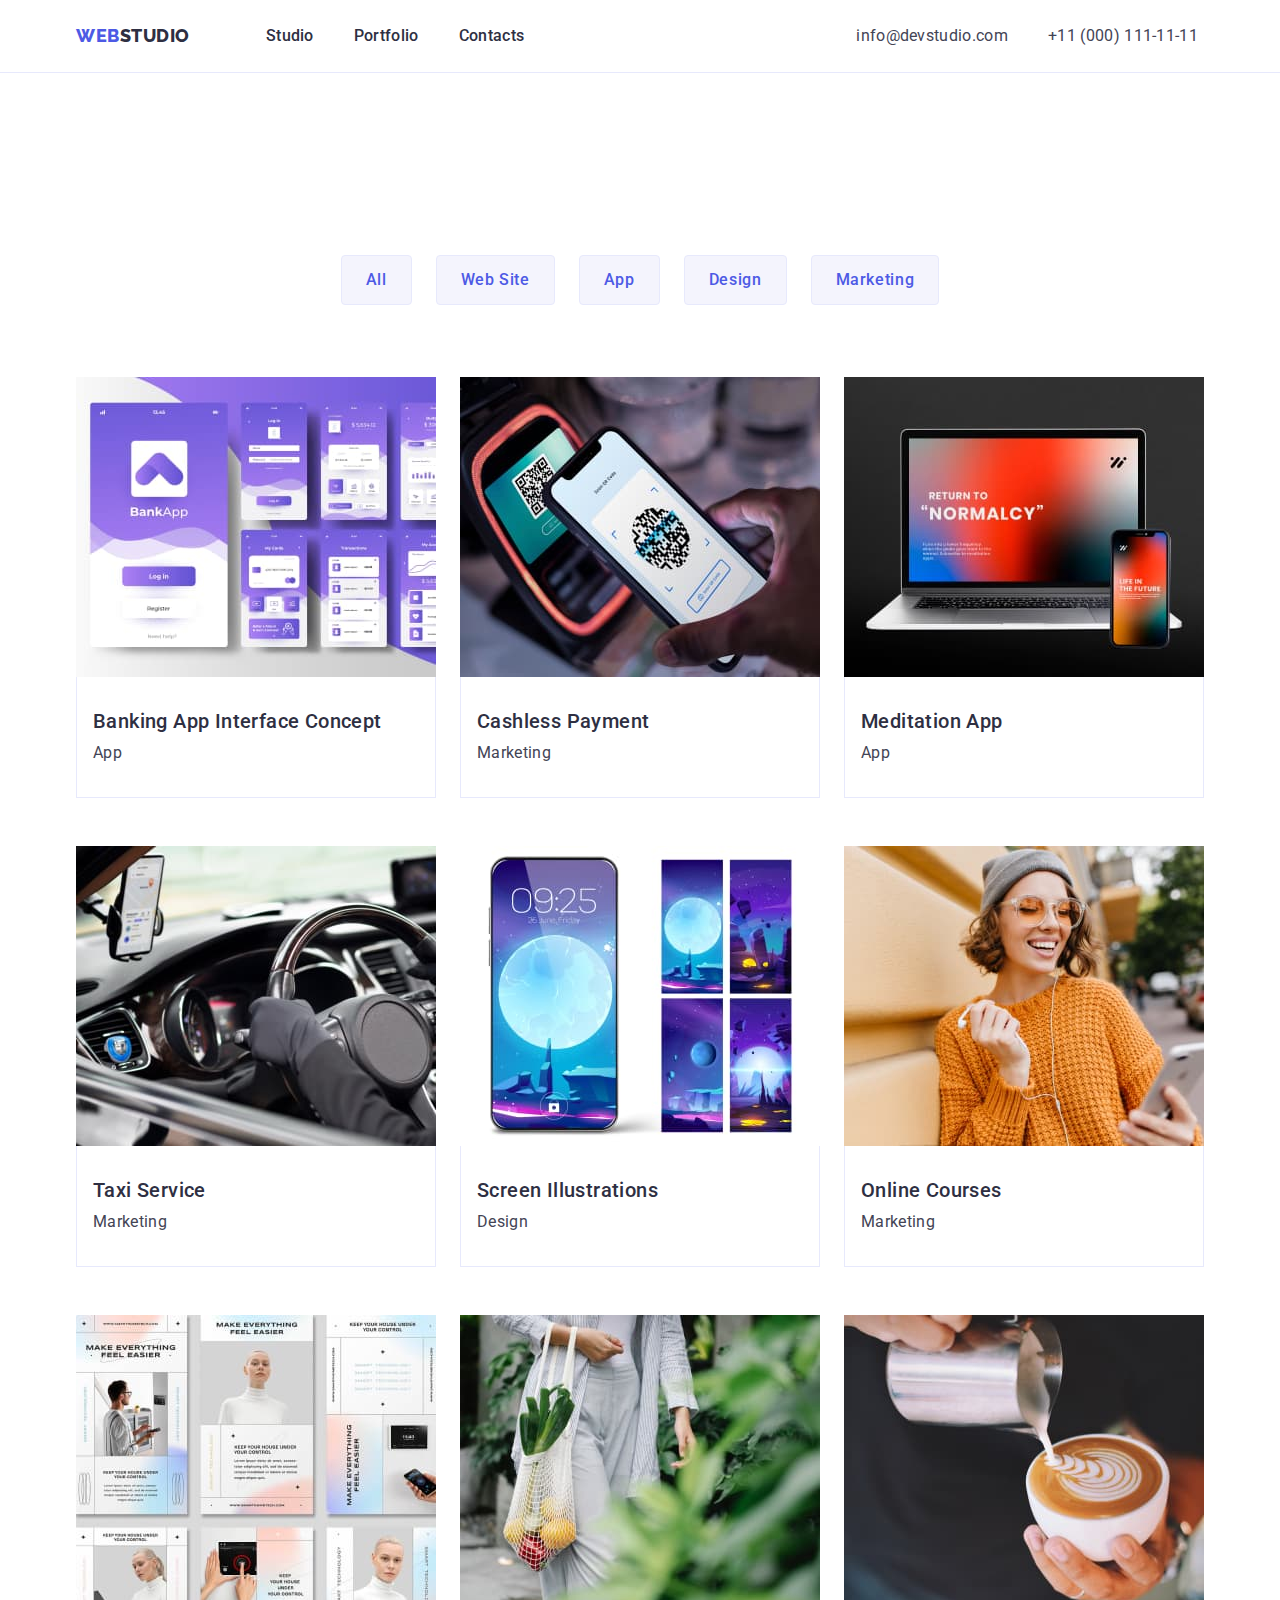
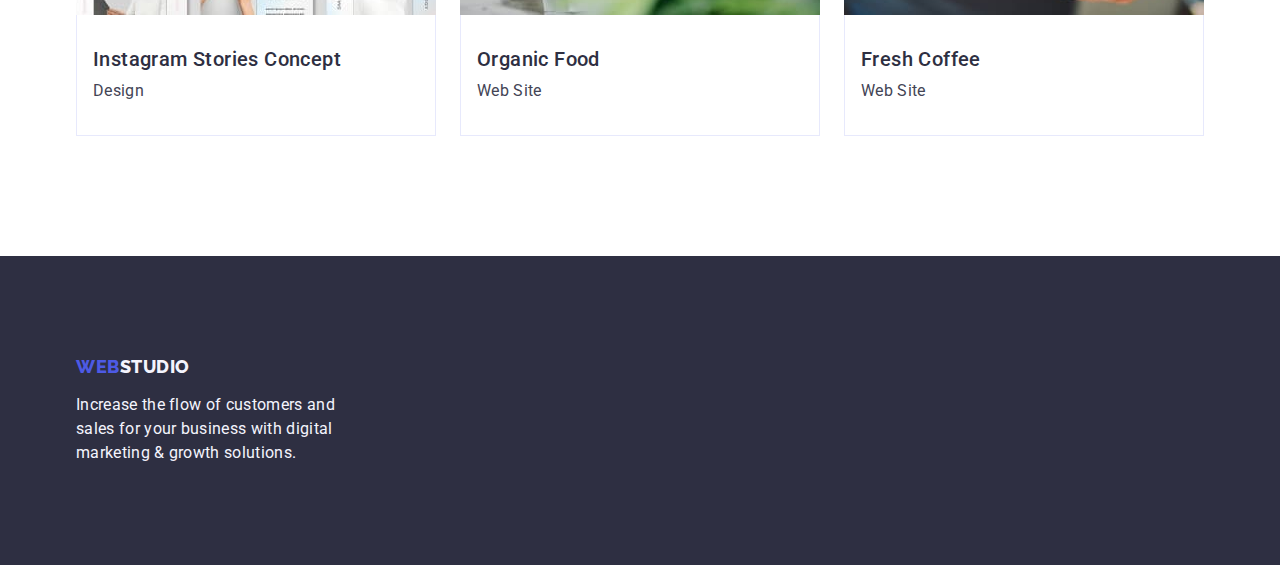
==== portfolio.html @ 52860fa0 "Initial commit" ====
<!DOCTYPE html>
<html lang="en">
  <head>
    <meta charset="UTF-8" />
    <meta http-equiv="X-UA-Compatible" content="IE=edge" />
    <meta name="viewport" content="width=device-width, initial-scale=1.0" />
    <title>WebStudio - Best web studio in US</title>
    <!-- fonts -->
    <link rel="preconnect" href="https://fonts.googleapis.com" />
    <link rel="preconnect" href="https://fonts.gstatic.com" crossorigin />
    <link
      rel="stylesheet"
      href="https://cdn.jsdelivr.net/npm/modern-normalize@1.1.0/modern-normalize.min.css"
    />
    <link
      href="https://fonts.googleapis.com/css2?family=Raleway:wght@800&family=Roboto:wght@400;500;700;900&display=swap"
      rel="stylesheet"
    />
    <link rel="stylesheet" href="./css/styles.css" />
  </head>

  <body class="body">
    <!-- header -->

    <header class="header">
      <div class="container header-container">
        
        <nav class="nav-header">
        <a class="logo link header-logo" href="./index.html"
          >Web<span class="logo-light">Studio</span></a
        >
        <!-- top menu -->
        
          <ul class="header-list list">
            <li class="header-item">
              <a class="header-link link" href="./index.html">Studio</a>
            </li>
            <li class="header-item">
              <a class="header-link link" href="./portfolio.html">Portfolio</a>
            </li>
            <li class="header-item">
              <a class="header-link link" href="">Contacts</a>
            </li>
          </ul>
        </nav>
        <!-- contacts -->
        <address class="header-contact">
          <ul class="list contact-list">
            <li>
              <a class="header-contact link" href="mailto:info@devstudio.com"
                >info@devstudio.com</a
              >
            </li>
            <li>
              <a class="header-contact link" href="tel:+110001111111"
                >+11 (000) 111-11-11</a
              >
            </li>
          </ul>
        </address>
      </div>
    </header>

    <!-- main -->

    <main>
      <section class="portfolio-section">
        <div class="container">
          <h1 hidden class="filter-head">Web Studio portfolio</h1>
          <!-- btn section -->
          
            <ul class="list filters-list">
              <li>
                <button class="filters-btn" type="button">All</button>
              </li>
              <li>
                <button class="filters-btn" type="button">
                  Web Site
                </button>
              </li>
              <li>
                <button class="filters-btn" type="button">App</button>
              </li>
              <li>
                <button class="filters-btn" type="button">Design</button>
              </li>
              <li>
                <button class="filters-btn" type="button">Marketing</button>
              </li>
            </ul>
          
          <!-- row1 -->

          <ul class="row-list list">
            <li class="row-item">
              <a class="link" href="">
                <img
                  src="./images/portfolio/row1/banking-app.jpg"
                  alt="Banking App"
                  width="360"
                  height="300"
                />
                <div class="portfolio-item">
                  <h2 class="section-undertitle">
                    Banking App Interface Concept
                  </h2>
                  <p class="section-paragraph">App</p>
                </div>
              </a>
            </li>
            <li class="row-item">
              <a class="link" href="">
                <img
                  src="./images/portfolio/row1/cashless-pay.jpg"
                  alt="Cashless Payment"
                  width="360"
                  height="300"
                />
                <div class="portfolio-item">
                  <h2 class="section-undertitle">
                    Cashless Payment
                  </h2>
                  <p class="section-paragraph">Marketing</p>
                </div>
              </a>
            </li>
            <li class="row-item">
              <a class="link" href="">
                <img
                  src="./images/portfolio/row1/meditation.jpg"
                  alt="Meditation App"
                  width="360"
                  height="300"
                />
                <div class="portfolio-item">
                  <h2 class="section-undertitle">
                    Meditation App
                  </h2>
                  <p class="section-paragraph">App</p>
                </div>
              </a>
            </li>

            <!-- row2 -->

            <li class="row-item">
              <a class="link" href="">
                <img
                  src="./images/portfolio/row2/img-taxi.jpg"
                  alt="Taxi Service"
                  width="360"
                  height="300"
                />
                <div class="portfolio-item">
                  <h2 class="section-undertitle">
                    Taxi Service
                  </h2>
                  <p class="section-paragraph">Marketing</p>
                </div>
              </a>
            </li>
            <li class="row-item">
              <a class="link" href="">
                <img
                  src="./images/portfolio/row2/img-screen-illustrations.jpg"
                  alt="Screen Illustrations"
                  width="360"
                  height="300"
                />
                <div class="portfolio-item">
                  <h2 class="section-undertitle">
                    Screen Illustrations
                  </h2>
                  <p class="section-paragraph">Design</p>
                </div>
              </a>
            </li>
            <li class="row-item">
              <a class="link" href="">
                <img
                  src="./images/portfolio/row2/img-online-courses.jpg"
                  alt="Online Courses"
                  width="360"
                  height="300"
                />
                <div class="portfolio-item">
                  <h2 class="section-undertitle">
                    Online Courses
                  </h2>
                  <p class="section-paragraph">Marketing</p>
                </div>
              </a>
            </li>

            <!-- row3 -->

            <li class="row-item">
              <a class="link" href="">
                <img
                  src="./images/portfolio/row3/img-instagram.jpg"
                  alt="Instagram Stories"
                  width="360"
                  height="300"
                />
                <div class="portfolio-item">
                  <h2 class="section-undertitle">
                    Instagram Stories Concept
                  </h2>
                  <p class="section-paragraph">Design</p>
                </div>
              </a>
            </li>
            <li class="row-item">
              <a class="link" href="">
                <img
                  src="./images/portfolio/row3/img-organic-food.jpg"
                  alt="Organic Food"
                  width="360"
                  height="300"
                />
                <div class="portfolio-item">
                  <h2 class="section-undertitle">
                    Organic Food
                  </h2>
                  <p class="section-paragraph">Web Site</p>
                </div>
              </a>
            </li>
            <li class="row-item">
              <a class="link" href="">
                <img
                  src="./images/portfolio/row3/img-frash-coffee.jpg"
                  alt="Fresh Coffee"
                  width="360"
                  height="300"
                />
                <div class="portfolio-item">
                  <h2 class="section-undertitle">
                    Fresh Coffee
                  </h2>
                  <p class="section-paragraph">Web Site</p>
                </div>
              </a>
            </li>
          </ul>
        
        </div>
      </section>
    </main>

    <!-- footer -->

    <footer class="footer-main">
      <div class="container">
        <a class="logo link footer-logo" href="./index.html"
          >Web<span class="logo-dark">Studio</span></a
        >
        <p class="footer-paragraph">
          Increase the flow of customers and sales for your business with
          digital marketing & growth solutions.
        </p>
      </div>
    </footer>
  </body>
</html>
---- css/styles.css ----
:root {
  --primary-font: roboto, sans-serif;
  --secondary-font: raleway, sans-serif;
  --main-text-color: #2e2f42;
  --secondary-text-color: #434455;
  --accent-text-color: #404bbf;
  --portfolo-btn-border: #e7e9fc;
}

/* Reset */

h1,
h2,
h3,
h4,
h5,
h6,
p {
  margin: 0;
  font-size: unset;
}
.link {
  text-decoration: none;
  color: currentColor;
}
.list {
  margin: 0;
  padding: 0;
  list-style: none;
}
img {
  display: block;
  max-width: 100%;
  height: auto;
}

/* Reset end */

.container {
  width: 1158px;
  padding: 0 15px;
  margin-top: 0;
  margin-bottom: 0;
  margin-left: auto;
  margin-right: auto;
}

/* base styles */
.body {
  font-family: 'Roboto', sans-serif;
  font-weight: 500;
  font-size: 16px;
  line-height: 1.37;
  color: var(--secondary-text-color);
  background-color: white;
}

.section-title {
  font-weight: 700;
  font-size: 36px;
  line-height: 1.11;
  text-align: center;
  letter-spacing: 0.02em;
  text-transform: capitalize;
  color: var(--main-text-color);
}

.section-undertitle {
  font-weight: 500;
  margin-bottom: 8px;
  font-size: 20px;
  line-height: 1.2;
  letter-spacing: 0.02em;
  color: var(--main-text-color);
}
.section-paragraph {
  font-weight: 400;
  font-size: 16px;
  line-height: 1.5;
  letter-spacing: 0.02em;
  color: var(--secondary-text-color);
}
/* base styles end */

/* header */

.header {
  border-bottom: 1px solid #e7e9fc
}

.header-container {
  display: flex;
  align-items: center;
  
}
.nav-header{
  display: flex;
  align-items: center;
}

.logo {
  font-family: 'Raleway', sans-serif;

  font-weight: 800;
  font-size: 18px;
  line-height: 1.17;

  letter-spacing: 0.03em;
  text-transform: uppercase;
  color: #4d5ae5;
}
.header-logo {
  margin-right: 76px;
  padding: 24px 0;
}

.logo-light {
  color: var(--main-text-color);
}
.logo-dark {
  color: #f4f4fd;
}

.header-list {
  display: flex;
  gap: 40px;
  margin-right: 332px;
}
.header-item {
}
.header-link {
  line-height: 1.5;
  letter-spacing: 0.02em;
  color: var(--main-text-color);
  padding: 24px 0;
  display: block;
}

.header-link:hover {
  color: var(--accent-text-color);
}
.header-link:focus {
  color: var(--accent-text-color);
}

.header-contact {
  font-family: var(--primary-font);
  font-style: normal;
  font-weight: 400;
  font-size: 16px;
  line-height: 1.5;
  letter-spacing: 0.02em;
  color: var(--secondary-text-color);
}

.contact-list {
  display: flex;
  gap: 40px;
}

.header-contact:hover,
.header-contact:focus {
  color: var(--accent-text-color);
}

/* hero */
.hero-section {
  background-color: var(--main-text-color);
  padding-top: 188px;
  padding-bottom: 188px;
}
.hero-head {
  font-weight: 700;
  font-size: 56px;
  line-height: 1.07;
  text-align: center;
  letter-spacing: 0.02em;
  color: white;
  display: block;
  max-width: 496px;
  margin-left: auto;
  margin-right: auto;
  padding-bottom: 48px;
}

.hero-btn {
  font-family: inherit;
  display: block;
  font-weight: 500;
  font-size: 16px;
  line-height: 1.5;
  letter-spacing: 0.04em;
  color: white;
  background: #4d5ae5;
  cursor: pointer;
  min-width: 169px;
  min-height: 56px;
  padding: 16px 32px;
  border-radius: 4px;
  margin-left: auto;
  margin-right: auto;
  height: 56px;
  border: none;
  
}
.hero-btn:hover {
  background-color: var(--accent-text-color);
}
.hero-btn:focus {
  background-color: var(--accent-text-color);
}

/* features */
.features-title{
margin-bottom: 8px;
}
.section-features {
  padding: 120px 0;
}
.features-list {
  display: flex;
  gap: 24px;
}
.features-item {
  width: 264px;
}

/* what are  */

.what-are-section {
  padding-bottom: 120px;
}
.what-are-title{
  margin-bottom: 72px
}

.what-are-list {
  display: flex;
  gap: 24px;
  
}

.what-are-item {
  width: calc((100%- (24px * 2)) / 3);
}

/* our team */

.team-section {
  background-color: #f4f4fd;
  padding-top: 120px;
  padding-bottom: 120px;
}

.team-title {
  margin-bottom: 72px;
}

.team-list {
  display: flex;
  gap: 24px;

  width: calc((100%- (24 * 3)) / 4);
}
.team-item {
  background-color: white;
}
.team-head {
  text-align: center;
  
}
.team-paragraph {
  text-align: center;
}

.team-person {
  padding: 32px 16px;
  border-radius: 0px 0px 4px 4px;
}

/* footer */
.footer-main {
  background-color: var(--main-text-color);
  padding-bottom: 100px;
  padding-top: 100px;
}

.footer-logo {
  display: inline-block;

  margin-bottom: 16px;
}
.footer-paragraph {
  font-weight: 400;
  font-size: 16px;
  line-height: 1.5;
  letter-spacing: 0.02em;
  color: #f4f4fd;
  width: 264px;
  display: block;
}

/* portfolio */

.portfolio-section {
  padding: 96px 0 120px

}
.portfolio-item {
  padding: 32px 16px;
  gap: 8px;
  border: 1px solid #e7e9fc;
  border-top: none;
}


/* felters */
.filter-head {
  font-size: 16px;
  line-height: 1;
}


.filters-list {
  display: flex;
  justify-content: center;
  gap: 24px;
  flex-wrap: nowrap;
  padding: 86px 0 0 0;
  margin-bottom: 72px;
}
.filters-btn {
  font-family: inherit;
  border: 1px solid var( --portfolo-btn-border);
  border-radius: 4px;
  font-weight: 500;
  font-size: 16px;
  line-height: 1.5;
  letter-spacing: 0.04em;
  color: #4d5ae5;
  background-color: #f4f4fd;
  cursor: pointer;
  padding: 12px 24px;
  justify-content: center;
  box-sizing: border-box;
  flex-wrap: nowrap;
}


.filters-btn:hover {
  background-color: var(--accent-text-color);
  color: white;
  border: 1px solid transparent;
}

.filters-btn:focus {
  background-color: var(--accent-text-color);
  color: white;
  border: 1px solid transparent;
}
.row-list {
  display: flex;
  flex-wrap: wrap;
  row-gap: 48px;
  column-gap: 24px;
}

.row-item {
  max-width: calc((100%- (24px * 2)) / 3);
}
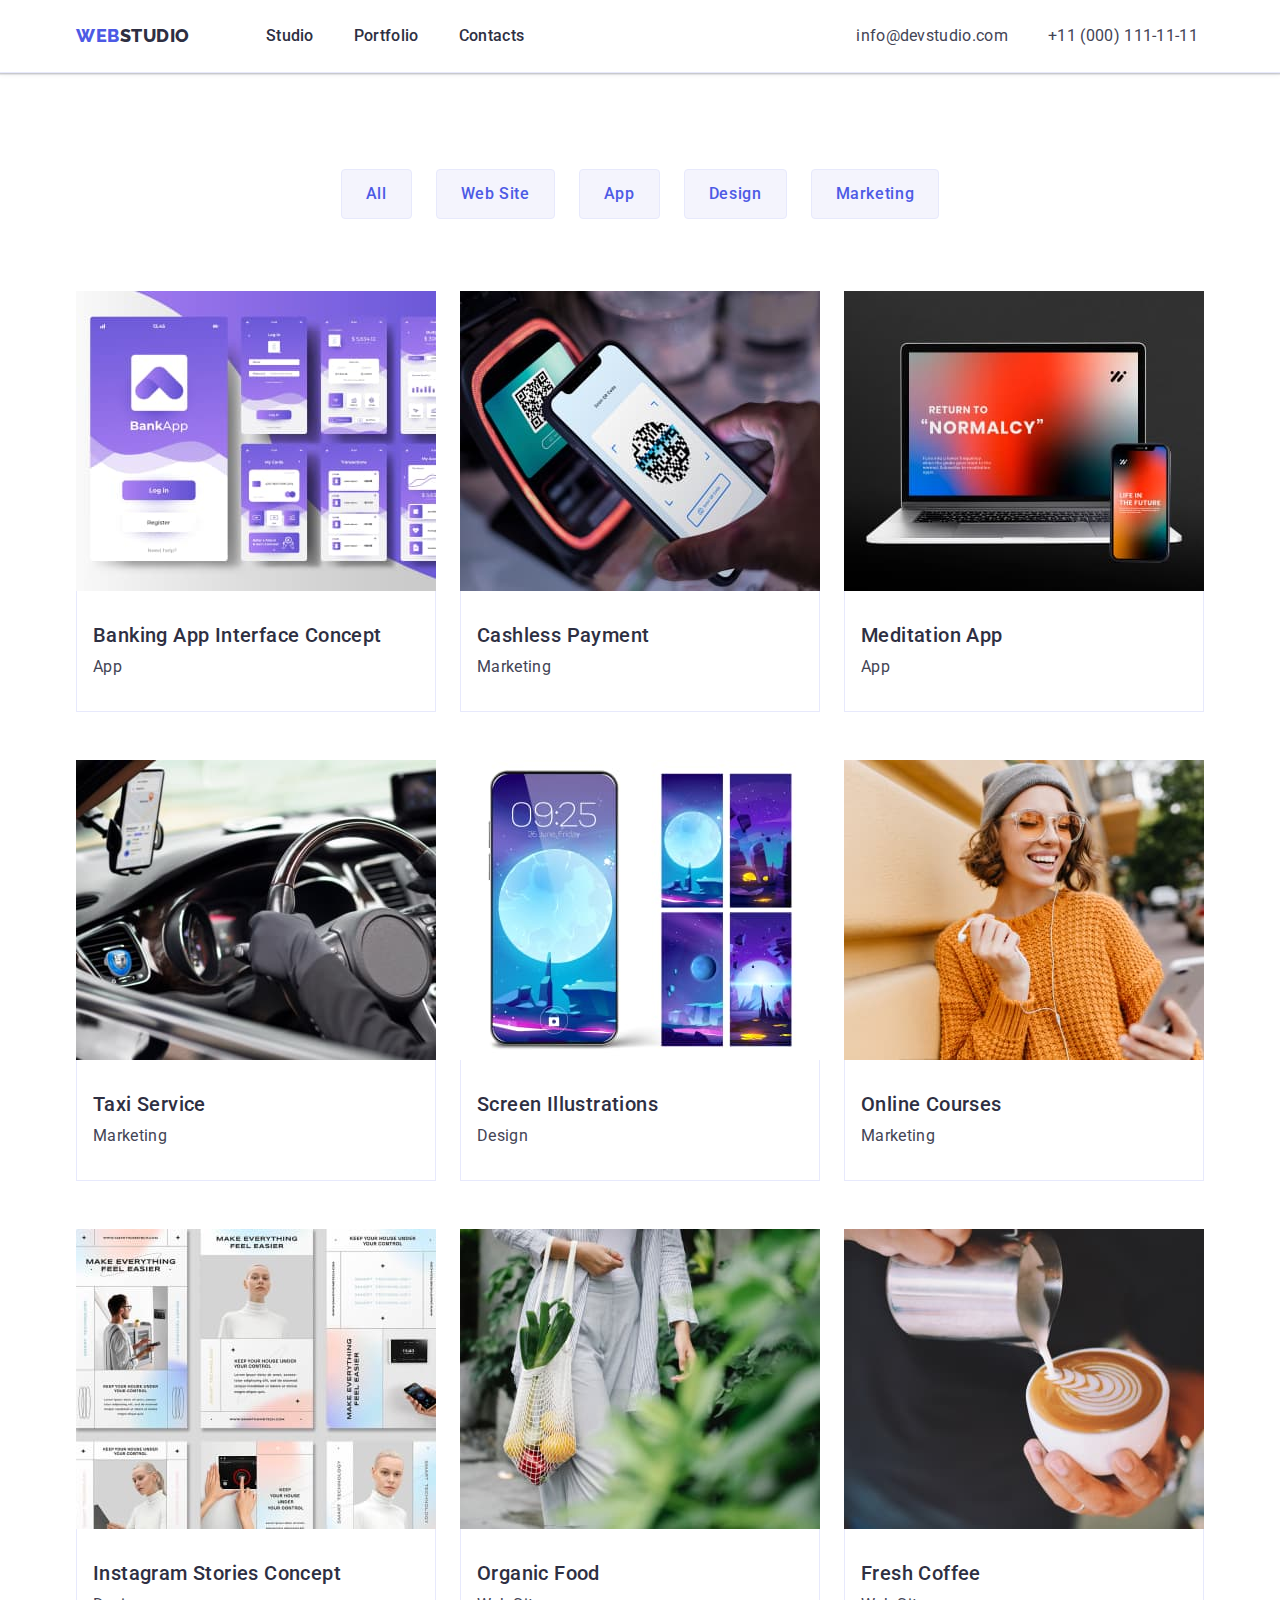
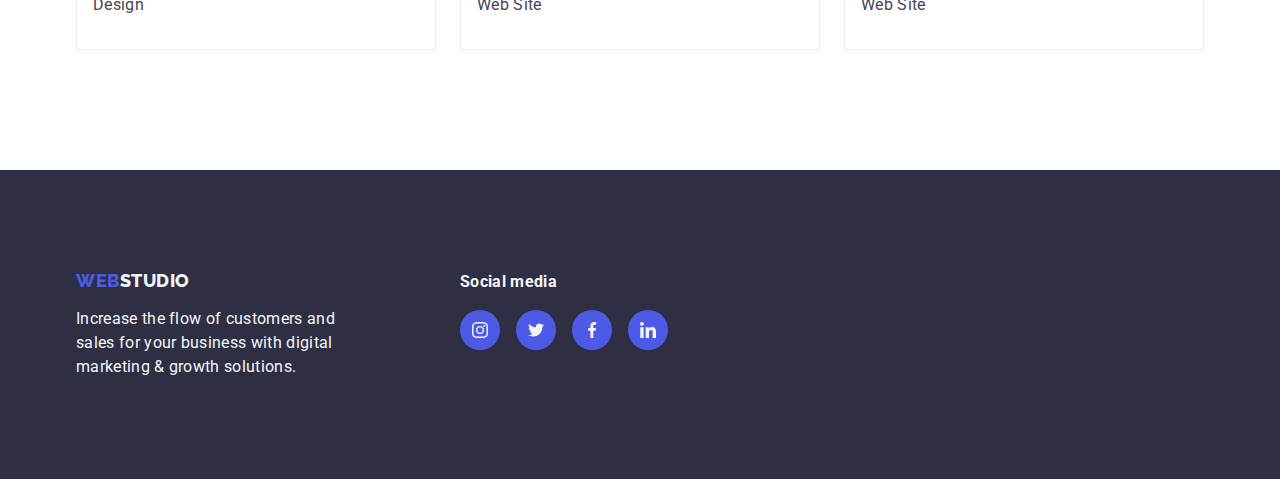
==== commit 21740b4f: "HW3-2" ====
--- a/portfolio.html
+++ b/portfolio.html
@@ -32,9 +32,11 @@
         <!-- top menu -->
         
           <ul class="header-list list">
-            <li class="header-item">
-              <a class="header-link link" href="./index.html">Studio</a>
-            </li>
+            
+              <li class="header-item">
+                <a class="header-link link" href="./index.html">Studio</a>
+              </li>
+           
             <li class="header-item">
               <a class="header-link link" href="./portfolio.html">Portfolio</a>
             </li>
@@ -248,18 +250,56 @@
       </section>
     </main>
 
-    <!-- footer -->
-
-    <footer class="footer-main">
-      <div class="container">
-        <a class="logo link footer-logo" href="./index.html"
-          >Web<span class="logo-dark">Studio</span></a
-        >
-        <p class="footer-paragraph">
-          Increase the flow of customers and sales for your business with
-          digital marketing & growth solutions.
-        </p>
+     <!-- footer -->
+
+     <footer class="footer-main">
+      <div class="container footer-container">
+        <div class="footer-text">
+          <a class="logo link footer-logo" href="./index.html"
+            >Web<span class="logo-dark">Studio</span></a
+          >
+          <p class="footer-paragraph">
+            Increase the flow of customers and sales for your business with
+            digital marketing & growth solutions.
+          </p>
+        </div>
+        <div class="footer-media ">
+          <h2 class="social-media-title">Social media</h2>
+  
+          <ul class="social-footer-list list">
+            <li class="social-items">
+              <a class="social-link link social-link-footer" href="" aria-label="instagram icon">
+                <svg class="social-icon" width="16px" height="16px">
+                  <use href="/images/icons.svg#instagram"></use>
+                </svg>
+  
+            </a></li>
+            <li class="social-items">
+              <a class="social-link link social-link-footer" href="" aria-label="twitter icon">
+                <svg class="social-icon" width="16px" height="16px">
+                  <use href="/images/icons.svg#twitter"></use>
+                </svg> 
+  
+            </a></li>
+            <li class="social-items">
+              <a class="social-link link social-link-footer" href="" aria-label="facebook icon">
+                <svg class="social-icon" width="16px" height="16px">
+                  <use href="/images/icons.svg#facebook"></use>
+                </svg> 
+  
+            </a></li>
+            <li class="social-items">
+              <a class="social-link link social-link-footer" href="" aria-label="linkedin icon">
+                <svg class="social-icon" width="16px" height="16px">
+                  <use href="/images/icons.svg#linkedin"></use>
+                </svg> 
+  
+            </a></li>
+          </ul>
+          
+        </div>
       </div>
+      
     </footer>
   </body>
-</html>
+</html>--- a/css/styles.css
+++ b/css/styles.css
@@ -5,6 +5,7 @@
   --secondary-text-color: #434455;
   --accent-text-color: #404bbf;
   --portfolo-btn-border: #e7e9fc;
+  --btn-background-color: #4d5ae5;
 }
 
 /* Reset */
@@ -85,15 +86,16 @@
 /* header */
 
 .header {
-  border-bottom: 1px solid #e7e9fc
+  border-bottom: 1px solid #e7e9fc;
+  box-shadow: 0px 2px 1px rgba(46, 47, 66, 0.08),
+    0px 1px 1px rgba(46, 47, 66, 0.16), 0px 1px 6px rgba(46, 47, 66, 0.08);
 }
 
 .header-container {
   display: flex;
   align-items: center;
-  
-}
-.nav-header{
+}
+.nav-header {
   display: flex;
   align-items: center;
 }
@@ -107,7 +109,7 @@
 
   letter-spacing: 0.03em;
   text-transform: uppercase;
-  color: #4d5ae5;
+  color: var(--btn-background-color);
 }
 .header-logo {
   margin-right: 76px;
@@ -128,12 +130,16 @@
 }
 .header-item {
 }
+
 .header-link {
   line-height: 1.5;
   letter-spacing: 0.02em;
   color: var(--main-text-color);
   padding: 24px 0;
   display: block;
+}
+
+.header-link:hover {
 }
 
 .header-link:hover {
@@ -165,9 +171,16 @@
 
 /* hero */
 .hero-section {
-  background-color: var(--main-text-color);
+  max-width: 1440px;
+  margin-left: auto;
+  margin-right: auto;
   padding-top: 188px;
   padding-bottom: 188px;
+  background-image: url(../images/hero-section/Dark-bg.png),
+    url(../images/hero-section/people-office\ 1.jpg);
+  background-repeat: no-repeat;
+  background-position: center;
+  background-size: cover;
 }
 .hero-head {
   font-weight: 700;
@@ -180,7 +193,7 @@
   max-width: 496px;
   margin-left: auto;
   margin-right: auto;
-  padding-bottom: 48px;
+  margin-bottom: 48px;
 }
 
 .hero-btn {
@@ -191,7 +204,7 @@
   line-height: 1.5;
   letter-spacing: 0.04em;
   color: white;
-  background: #4d5ae5;
+  background: var(--btn-background-color);
   cursor: pointer;
   min-width: 169px;
   min-height: 56px;
@@ -201,18 +214,21 @@
   margin-right: auto;
   height: 56px;
   border: none;
-  
 }
 .hero-btn:hover {
   background-color: var(--accent-text-color);
+  box-shadow: 0px 4px 4px rgba(0, 0, 0, 0.15);
+  border-radius: 4px;
 }
 .hero-btn:focus {
   background-color: var(--accent-text-color);
+  box-shadow: 0px 4px 4px rgba(0, 0, 0, 0.15);
+  border-radius: 4px;
 }
 
 /* features */
-.features-title{
-margin-bottom: 8px;
+.features-title {
+  margin-bottom: 8px;
 }
 .section-features {
   padding: 120px 0;
@@ -225,19 +241,29 @@
   width: 264px;
 }
 
+.features-link {
+  display: flex;
+  width: 264px;
+  height: 112px;
+  background: #f4f4fd;
+  border-radius: 4px;
+  margin-bottom: 8px;
+  align-items: center;
+  justify-content: center;
+}
+
 /* what are  */
 
 .what-are-section {
   padding-bottom: 120px;
 }
-.what-are-title{
-  margin-bottom: 72px
+.what-are-title {
+  margin-bottom: 72px;
 }
 
 .what-are-list {
   display: flex;
   gap: 24px;
-  
 }
 
 .what-are-item {
@@ -267,16 +293,91 @@
 }
 .team-head {
   text-align: center;
-  
 }
 .team-paragraph {
   text-align: center;
+  margin-bottom: 8px;
 }
 
 .team-person {
   padding: 32px 16px;
   border-radius: 0px 0px 4px 4px;
-}
+  box-shadow: 0px 1px 6px rgba(46, 47, 66, 0.08),
+    0px 1px 1px rgba(46, 47, 66, 0.16), 0px 2px 1px rgba(46, 47, 66, 0.08);
+  border-radius: 0px 0px 4px 4px;
+}
+
+.social-list {
+  display: flex;
+  gap: 24px;
+  justify-content: center;
+}
+
+.social-link {
+  display: flex;
+  justify-content: center;
+  align-items: center;
+  width: 40px;
+  height: 40px;
+  border-radius: 50%;
+  background-color: var(--btn-background-color);
+  color: #f4f4fd;
+}
+
+.social-link-team:hover {
+  background-color: var(--accent-text-color);
+}
+.social-link-team:focus {
+  background-color: var(--accent-text-color);
+}
+
+.social-icon {
+  fill: currentColor;
+}
+
+/* customers */
+
+.customers-section {
+  padding-top: 120px;
+  padding-bottom: 120px;
+}
+
+.customers-title {
+  margin-bottom: 72px;
+}
+.customers-list {
+  display: flex;
+  justify-content: center;
+  align-items: center;
+  gap: 24px;
+  
+
+}
+
+.customers-link {
+  display: flex;
+  justify-content: center;
+  align-items: center;
+  width:168px;
+  
+  height: 88px;
+  border: 1px solid #8e8f99;
+  border-radius: 4px;
+  border: 1px solid #8E8F99;
+  border-radius: 4px;
+  color: #8E8F99
+}
+
+.customers-link:hover, .customers-link:focus {
+  color:var(--accent-text-color);
+  border: 1px solid var(--accent-text-color);
+}
+
+.customer-icon {
+  fill: currentColor;
+}
+
+
 
 /* footer */
 .footer-main {
@@ -285,6 +386,14 @@
   padding-top: 100px;
 }
 
+.footer-text {
+  margin-right: 120px;
+}
+
+.footer-container {
+  display: flex;
+}
+
 .footer-logo {
   display: inline-block;
 
@@ -300,11 +409,36 @@
   display: block;
 }
 
+.footer-media {
+  font-weight: 500;
+  font-size: 16px;
+  line-height: 1.5;
+  letter-spacing: 0.02em;
+  color: #f4f4fd;
+  width: 208px;
+  display: block;
+}
+.social-media-title {
+  margin-bottom: 16px;
+}
+
+.social-footer-list {
+  display: flex;
+  gap: 16px;
+  justify-content: center;
+}
+.social-link-footer:hover {
+  background: #31d0aa;
+}
+
+.social-link-footer:focus {
+  background: #31d0aa;
+}
+
 /* portfolio */
 
 .portfolio-section {
-  padding: 96px 0 120px
-
+  padding: 96px 0 120px;
 }
 .portfolio-item {
   padding: 32px 16px;
@@ -313,6 +447,15 @@
   border-top: none;
 }
 
+.portfolio-item:hover {
+  box-shadow: 0px 1px 6px rgba(46, 47, 66, 0.08),
+    0px 1px 1px rgba(46, 47, 66, 0.16), 0px 2px 1px rgba(46, 47, 66, 0.08);
+}
+
+.portfolio-item:focus {
+  box-shadow: 0px 1px 6px rgba(46, 47, 66, 0.08),
+    0px 1px 1px rgba(46, 47, 66, 0.16), 0px 2px 1px rgba(46, 47, 66, 0.08);
+}
 
 /* felters */
 .filter-head {
@@ -320,24 +463,22 @@
   line-height: 1;
 }
 
-
 .filters-list {
   display: flex;
   justify-content: center;
   gap: 24px;
   flex-wrap: nowrap;
-  padding: 86px 0 0 0;
   margin-bottom: 72px;
 }
 .filters-btn {
   font-family: inherit;
-  border: 1px solid var( --portfolo-btn-border);
+  border: 1px solid var(--portfolo-btn-border);
   border-radius: 4px;
   font-weight: 500;
   font-size: 16px;
   line-height: 1.5;
   letter-spacing: 0.04em;
-  color: #4d5ae5;
+  color: var(--btn-background-color);
   background-color: #f4f4fd;
   cursor: pointer;
   padding: 12px 24px;
@@ -345,18 +486,23 @@
   box-sizing: border-box;
   flex-wrap: nowrap;
 }
-
 
 .filters-btn:hover {
   background-color: var(--accent-text-color);
   color: white;
   border: 1px solid transparent;
+  box-shadow: 0px 3px 1px rgba(0, 0, 0, 0.1), 0px 2px 1px rgba(0, 0, 0, 0.08),
+    0px 2px 2px rgba(0, 0, 0, 0.12);
+  border-radius: 4px;
 }
 
 .filters-btn:focus {
   background-color: var(--accent-text-color);
   color: white;
   border: 1px solid transparent;
+  box-shadow: 0px 3px 1px rgba(0, 0, 0, 0.1), 0px 2px 1px rgba(0, 0, 0, 0.08),
+    0px 2px 2px rgba(0, 0, 0, 0.12);
+  border-radius: 4px;
 }
 .row-list {
   display: flex;
@@ -368,4 +514,3 @@
 .row-item {
   max-width: calc((100%- (24px * 2)) / 3);
 }
-
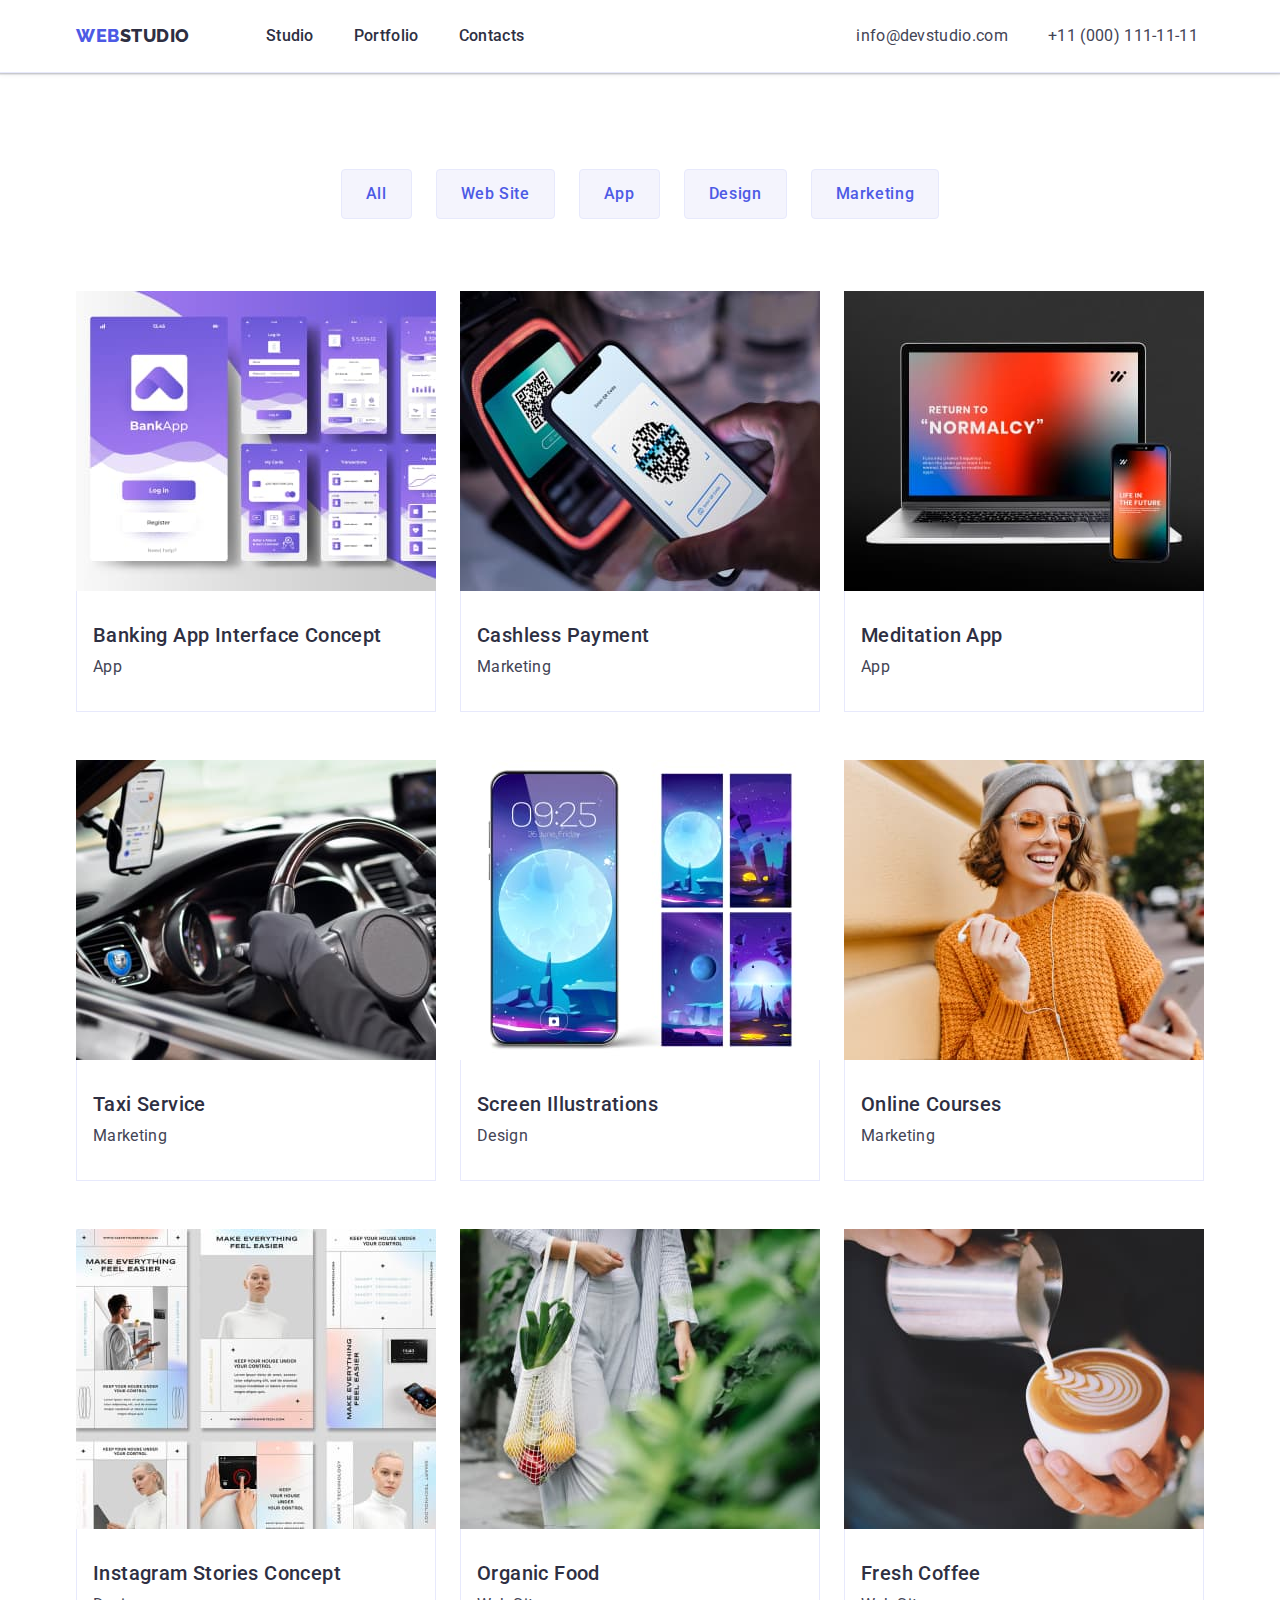
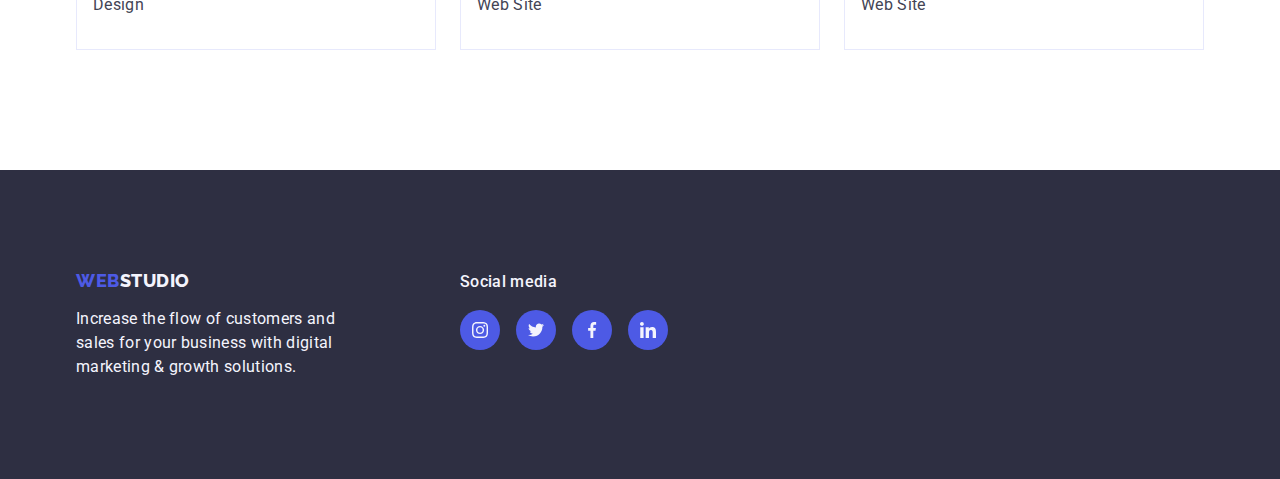
==== commit 32ea5f1a: "HW4-7" ====
--- a/portfolio.html
+++ b/portfolio.html
@@ -95,7 +95,7 @@
 
           <ul class="row-list list">
             <li class="row-item">
-              <a class="link" href="">
+              <a class="link portfolio-row-link" href="">
                 <img
                   src="./images/portfolio/row1/banking-app.jpg"
                   alt="Banking App"
@@ -111,7 +111,7 @@
               </a>
             </li>
             <li class="row-item">
-              <a class="link" href="">
+              <a class="link portfolio-row-link" href="">
                 <img
                   src="./images/portfolio/row1/cashless-pay.jpg"
                   alt="Cashless Payment"
@@ -127,7 +127,7 @@
               </a>
             </li>
             <li class="row-item">
-              <a class="link" href="">
+              <a class="link portfolio-row-link" href="">
                 <img
                   src="./images/portfolio/row1/meditation.jpg"
                   alt="Meditation App"
@@ -146,7 +146,7 @@
             <!-- row2 -->
 
             <li class="row-item">
-              <a class="link" href="">
+              <a class="link portfolio-row-link" href="">
                 <img
                   src="./images/portfolio/row2/img-taxi.jpg"
                   alt="Taxi Service"
@@ -162,7 +162,7 @@
               </a>
             </li>
             <li class="row-item">
-              <a class="link" href="">
+              <a class="link portfolio-row-link" href="">
                 <img
                   src="./images/portfolio/row2/img-screen-illustrations.jpg"
                   alt="Screen Illustrations"
@@ -178,7 +178,7 @@
               </a>
             </li>
             <li class="row-item">
-              <a class="link" href="">
+              <a class="link portfolio-row-link" href="">
                 <img
                   src="./images/portfolio/row2/img-online-courses.jpg"
                   alt="Online Courses"
@@ -197,7 +197,7 @@
             <!-- row3 -->
 
             <li class="row-item">
-              <a class="link" href="">
+              <a class="link portfolio-row-link" href="">
                 <img
                   src="./images/portfolio/row3/img-instagram.jpg"
                   alt="Instagram Stories"
@@ -213,7 +213,7 @@
               </a>
             </li>
             <li class="row-item">
-              <a class="link" href="">
+              <a class="link portfolio-row-link" href="">
                 <img
                   src="./images/portfolio/row3/img-organic-food.jpg"
                   alt="Organic Food"
@@ -229,7 +229,7 @@
               </a>
             </li>
             <li class="row-item">
-              <a class="link" href="">
+              <a class="link portfolio-row-link" href="">
                 <img
                   src="./images/portfolio/row3/img-frash-coffee.jpg"
                   alt="Fresh Coffee"
@@ -264,33 +264,33 @@
           </p>
         </div>
         <div class="footer-media ">
-          <h2 class="social-media-title">Social media</h2>
+          <p class="social-media-title">Social media</p>
   
           <ul class="social-footer-list list">
             <li class="social-items">
               <a class="social-link link social-link-footer" href="" aria-label="instagram icon">
-                <svg class="social-icon" width="16px" height="16px">
+                <svg class="social-icon" width="16" height="16">
                   <use href="/images/icons.svg#instagram"></use>
                 </svg>
   
             </a></li>
             <li class="social-items">
               <a class="social-link link social-link-footer" href="" aria-label="twitter icon">
-                <svg class="social-icon" width="16px" height="16px">
+                <svg class="social-icon" width="16" height="16">
                   <use href="/images/icons.svg#twitter"></use>
                 </svg> 
   
             </a></li>
             <li class="social-items">
               <a class="social-link link social-link-footer" href="" aria-label="facebook icon">
-                <svg class="social-icon" width="16px" height="16px">
+                <svg class="social-icon" width="16" height="16">
                   <use href="/images/icons.svg#facebook"></use>
                 </svg> 
   
             </a></li>
             <li class="social-items">
               <a class="social-link link social-link-footer" href="" aria-label="linkedin icon">
-                <svg class="social-icon" width="16px" height="16px">
+                <svg class="social-icon" width="16" height="16">
                   <use href="/images/icons.svg#linkedin"></use>
                 </svg> 
   
--- a/css/styles.css
+++ b/css/styles.css
@@ -128,8 +128,6 @@
   gap: 40px;
   margin-right: 332px;
 }
-.header-item {
-}
 
 .header-link {
   line-height: 1.5;
@@ -137,9 +135,6 @@
   color: var(--main-text-color);
   padding: 24px 0;
   display: block;
-}
-
-.header-link:hover {
 }
 
 .header-link:hover {
@@ -176,11 +171,16 @@
   margin-right: auto;
   padding-top: 188px;
   padding-bottom: 188px;
-  background-image: url(../images/hero-section/Dark-bg.png),
-    url(../images/hero-section/people-office\ 1.jpg);
   background-repeat: no-repeat;
   background-position: center;
   background-size: cover;
+  background-image: linear-gradient(
+      rgba(46, 47, 66, 0.7),
+      rgba(46, 47, 66, 0.7)
+    ),
+    url(../images/hero-section/Dark-bg.png),
+    url(../images/hero-section/people-office\ 1.jpg);
+    
 }
 .hero-head {
   font-weight: 700;
@@ -290,21 +290,21 @@
 }
 .team-item {
   background-color: white;
-}
-.team-head {
-  text-align: center;
-}
-.team-paragraph {
-  text-align: center;
-  margin-bottom: 8px;
-}
-
-.team-person {
-  padding: 32px 16px;
   border-radius: 0px 0px 4px 4px;
   box-shadow: 0px 1px 6px rgba(46, 47, 66, 0.08),
     0px 1px 1px rgba(46, 47, 66, 0.16), 0px 2px 1px rgba(46, 47, 66, 0.08);
   border-radius: 0px 0px 4px 4px;
+}
+.team-head {
+  text-align: center;
+}
+.team-paragraph {
+  text-align: center;
+  margin-bottom: 8px;
+}
+
+.team-person {
+  padding: 32px 0;
 }
 
 .social-list {
@@ -343,6 +343,7 @@
 }
 
 .customers-title {
+  line-height: 1.1;
   margin-bottom: 72px;
 }
 .customers-list {
@@ -350,34 +351,31 @@
   justify-content: center;
   align-items: center;
   gap: 24px;
-  
-
 }
 
 .customers-link {
   display: flex;
   justify-content: center;
   align-items: center;
-  width:168px;
-  
+  width: 168px;
+
   height: 88px;
   border: 1px solid #8e8f99;
   border-radius: 4px;
-  border: 1px solid #8E8F99;
-  border-radius: 4px;
-  color: #8E8F99
-}
-
-.customers-link:hover, .customers-link:focus {
-  color:var(--accent-text-color);
+  border: 1px solid #8e8f99;
+  border-radius: 4px;
+  color: #8e8f99;
+}
+
+.customers-link:hover,
+.customers-link:focus {
+  color: var(--accent-text-color);
   border: 1px solid var(--accent-text-color);
 }
 
 .customer-icon {
   fill: currentColor;
 }
-
-
 
 /* footer */
 .footer-main {
@@ -392,6 +390,7 @@
 
 .footer-container {
   display: flex;
+  align-items: baseline;
 }
 
 .footer-logo {
@@ -439,22 +438,6 @@
 
 .portfolio-section {
   padding: 96px 0 120px;
-}
-.portfolio-item {
-  padding: 32px 16px;
-  gap: 8px;
-  border: 1px solid #e7e9fc;
-  border-top: none;
-}
-
-.portfolio-item:hover {
-  box-shadow: 0px 1px 6px rgba(46, 47, 66, 0.08),
-    0px 1px 1px rgba(46, 47, 66, 0.16), 0px 2px 1px rgba(46, 47, 66, 0.08);
-}
-
-.portfolio-item:focus {
-  box-shadow: 0px 1px 6px rgba(46, 47, 66, 0.08),
-    0px 1px 1px rgba(46, 47, 66, 0.16), 0px 2px 1px rgba(46, 47, 66, 0.08);
 }
 
 /* felters */
@@ -504,6 +487,30 @@
     0px 2px 2px rgba(0, 0, 0, 0.12);
   border-radius: 4px;
 }
+
+/* row list */
+
+.portfolio-item {
+  padding: 32px 16px;
+  gap: 8px;
+  border: 1px solid #e7e9fc;
+  border-top: none;
+}
+
+.portfolio-row-link{
+  display: block;
+}
+
+.portfolio-row-link:hover {
+  box-shadow: 0px 1px 6px rgba(46, 47, 66, 0.08),
+    0px 1px 1px rgba(46, 47, 66, 0.16), 0px 2px 1px rgba(46, 47, 66, 0.08);
+}
+
+.portfolio-row-link:focus {
+  box-shadow: 0px 1px 6px rgba(46, 47, 66, 0.08),
+    0px 1px 1px rgba(46, 47, 66, 0.16), 0px 2px 1px rgba(46, 47, 66, 0.08);
+}
+
 .row-list {
   display: flex;
   flex-wrap: wrap;
